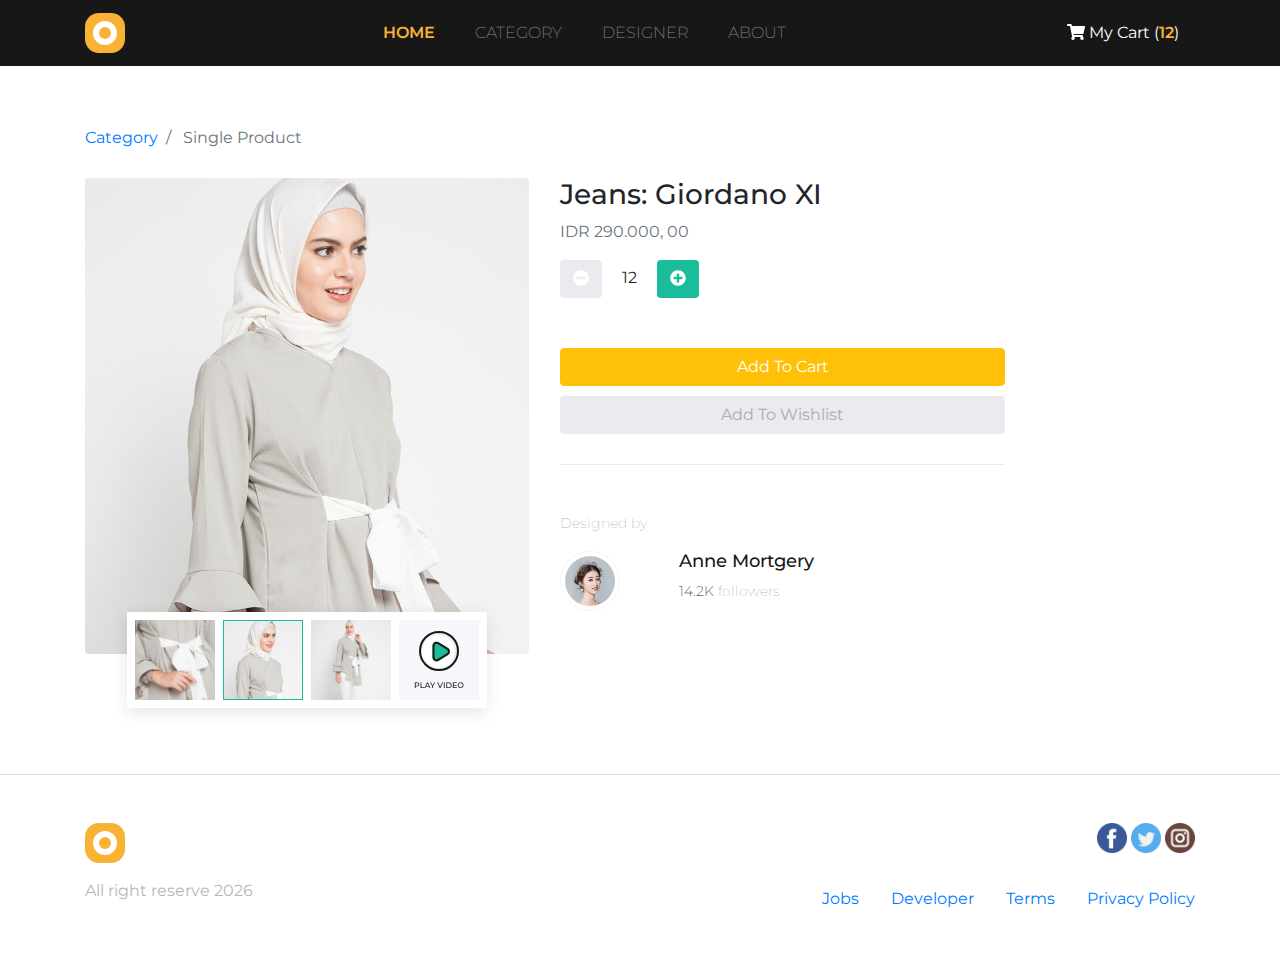
==== single.html @ dc23704d "single product" ====
<!DOCTYPE html>
<html lang="en">
  <head>
    <!-- Required meta tags -->
    <meta charset="utf-8" />
    <meta
      name="viewport"
      content="width=device-width, initial-scale=1"
    />

    <!-- Bootstrap CSS -->
    <link
      href="https://cdn.jsdelivr.net/npm/bootstrap@5.1.3/dist/css/bootstrap.min.css"
      rel="stylesheet"
      integrity="sha384-1BmE4kWBq78iYhFldvKuhfTAU6auU8tT94WrHftjDbrCEXSU1oBoqyl2QvZ6jIW3"
      crossorigin="anonymous"
    />

    <link
      rel="stylesheet"
      href="css/bootstrap.css"
    />

    <!-- Font Awesome -->
    <link
      rel="stylesheet"
      href="css/all.css"
    />

    <!-- Google Font -->
    <link
      href="https://fonts.googleapis.com/css?family=Lora:400,700|Montserrat:200,400,600&display=swap"
      rel="stylesheet"
    />

    <!-- My CSS -->
    <link
      rel="stylesheet"
      href="css/style.css"
    />

    <title>Hefa Store</title>
  </head>

  <body>
    <nav class="navbar navbar-expand-lg navbar-dark bg-light">
      <div class="container">
        <a
          class="navbar-brand"
          href="#"
        >
          <img
            src="img/logo_small.png"
            alt="Store 1.0"
          />
        </a>
        <button
          class="navbar-toggler"
          type="button"
          data-toggle="collapse"
          data-target="#navbarNav"
          aria-controls="navbarNav"
          aria-expanded="false"
          aria-label="Toggle navigation"
        >
          <span class="navbar-toggler-icon"></span>
        </button>
        <div
          class="collapse navbar-collapse"
          id="navbarNav"
        >
          <ul class="navbar-nav text-uppercase mx-auto">
            <li class="nav-item">
              <a
                class="nav-link active"
                aria-current="page"
                href="#"
                >Home</a
              >
            </li>
            <li class="nav-item">
              <a
                class="nav-link"
                href="#"
                >Category</a
              >
            </li>
            <li class="nav-item">
              <a
                class="nav-link"
                href="#designer"
                >Designer</a
              >
            </li>
            <li class="nav-item">
              <a
                class="nav-link"
                href="#"
                >About</a
              >
            </li>
          </ul>
          <a
            href=""
            class="nav-link text-white"
            ><i class="fas fa-shopping-cart"></i> My Cart (<span>12</span>)</a
          >
        </div>
      </div>
    </nav>

    <!-- Breadcrumbs -->
    <div class="container mt-5">
      <nav>
        <ol class="breadcrumb bg-transparent pl-0">
          <li class="breadcrumb-item"><a href="#">Category</a></li>
          <li
            class="breadcrumb-item active"
            aira-current="page"
          >
            Single Product
          </li>
        </ol>
      </nav>
    </div>

    <section class="single-product">
      <div class="container">
        <div class="row">
          <div class="col-lg-5">
            <figure class="figure">
              <img
                src="img/single/1.png"
                class="figure-img img-fluid rounded"
                alt="..."
              />
              <figcaption class="figure-caption product-thumbnail-container d-flex justify-content-between">
                <a href=""
                  ><img
                    src="img/single/thumbnail/1.png"
                    alt=""
                /></a>
                <a href=""
                  ><img
                    src="img/single/thumbnail/2.png"
                    alt=""
                /></a>
                <a href=""
                  ><img
                    src="img/single/thumbnail/3.png"
                    alt=""
                /></a>
                <a href=""
                  ><img
                    src="img/single/thumbnail/4.png"
                    alt=""
                /></a>
              </figcaption>
            </figure>
          </div>
          <div class="col-lg-5">
            <h3>Jeans: Giordano XI</h3>
            <p class="text-muted">IDR 290.000, 00</p>
            <button
              type="button"
              class="btn"
              style="background-color: #eaeaef; color: white"
            >
              <i class="fas fa-minus-circle"></i>
            </button>
            <span class="mx-3">12</span>
            <button
              type="button"
              class="btn"
              style="background-color: #1abc9c; color: white"
            >
              <i class="fas fa-plus-circle"></i>
            </button>
            <div class="btn-product">
              <a
                href=""
                class="btn btn-warning text-white"
                >Add To Cart</a
              >
              <a
                href=""
                class="btn"
                style="background-color: #eaeaef; color: #adadad"
                >Add To Wishlist</a
              >
            </div>

            <div class="designed-by">
              <h5>Designed by</h5>
              <div class="row">
                <div class="col-3">
                  <img src="img/single/2.png" />
                </div>
                <div class="col">
                  <h4>Anne Mortgery</h4>
                  <p>14.2K <span>followers</span></p>
                </div>
              </div>
            </div>
          </div>
        </div>
      </div>
    </section>

    <footer class="border-top p-5">
      <div class="container">
        <div class="row justify-content-between">
          <div class="col-1">
            <a href="">
              <img
                src="img/logo_small.png"
                alt=""
              />
            </a>
          </div>
          <div class="col-4 text-right">
            <a href="">
              <img
                src="img/social/fb.png"
                alt=""
              />
            </a>
            <a href="">
              <img
                src="img/social/twitter.png"
                alt=""
              />
            </a>
            <a href="">
              <img
                src="img/social/ig.png"
                alt=""
              />
            </a>
          </div>
        </div>
        <div class="row mt-3 justify-content-between">
          <div class="col-5">
            <p>
              All right reserve
              <script>
                document.write(new Date().getFullYear());
              </script>
            </p>
          </div>
          <div class="col-5">
            <nav class="nav justify-content-end">
              <a
                class="nav-link active"
                href="#"
                >Jobs</a
              >
              <a
                class="nav-link"
                href="#"
                >Developer</a
              >
              <a
                class="nav-link"
                href="#"
                >Terms</a
              >
              <a
                class="nav-link pr-0"
                href="#"
                >Privacy Policy</a
              >
            </nav>
          </div>
        </div>
      </div>
    </footer>
    <!-- End Footer -->
    <!-- Optional JavaScript -->
    <!-- jQuery first, then Popper.js, then Bootstrap JS -->
    <script src="js/jquery-3.4.1.min.js"></script>
    <script src="js/popper.min.js"></script>
    <script src="js/bootstrap.js"></script>
    <script src="js/all.js"></script>
  </body>
</html>
---- css/style.css ----
* {
  font-family: 'Montserrat';
}

.navbar {
  background-color: #171717 !important;
}

.nav-item {
  margin-right: 24px;
  font-weight: 200;
}

.nav-item a.active {
  color: #f9b234 !important;
  font-weight: 600;
}

.nav-link span {
  color: #f9b234;
  font-weight: 600;
}

.carousel {
  height: 450px;
  background-color: #171717;
  color: white;
}

.carousel h1 {
  font-family: 'Lora';
}

.carousel p {
  font-weight: 200;
}

.features h3,
.designers h3 {
  font-family: 'Lora';
  font-weight: 700;
  color: #1b2690;
}

.features p,
.designers p,
footer p {
  color: #b7b7b7;
}

figure h5 {
  color: #171717;
  font-weight: 400;
}

.figure-img {
  position: relative;
}

.figure-img a {
  position: absolute;
  top: 0;
  left: 0;
  right: 0;
  bottom: 8px;
  background-color: rgba(0, 0, 0, 0.7);
  opacity: 0;
  transition: opacity 0.3s;
}

.figure:hover a {
  opacity: 1;
}

.product-thumbnail-container {
  background-color: white;
  box-shadow: 0px 4px 15px rgba(0, 0, 0, 0.1);
  width: 360px;
  padding: 8px;
  margin: auto;
  transform: translateY(-50px);
}

.product-thumbnail-container a:hover {
  text-decoration: none;
}

.btn-product {
  margin: 50px 0;
  padding-bottom: 20px;
  border-bottom: 1px solid #eaeaef;
}

.btn-product .btn {
  display: block;
  margin: 10px 0;
}

.designed-by h5 {
  font-size: 14px;
  font-weight: 200;
  color: #b7b7b7;
  margin-bottom: 20px;
}

.designed-by h4 {
  font-size: 18px;
  color: #171717;
}

.designed-by p {
  font-size: 14px;
  font-weight: 200;
  color: #171717;
}

.designed-by p span {
  color: #b7b7b7;
}
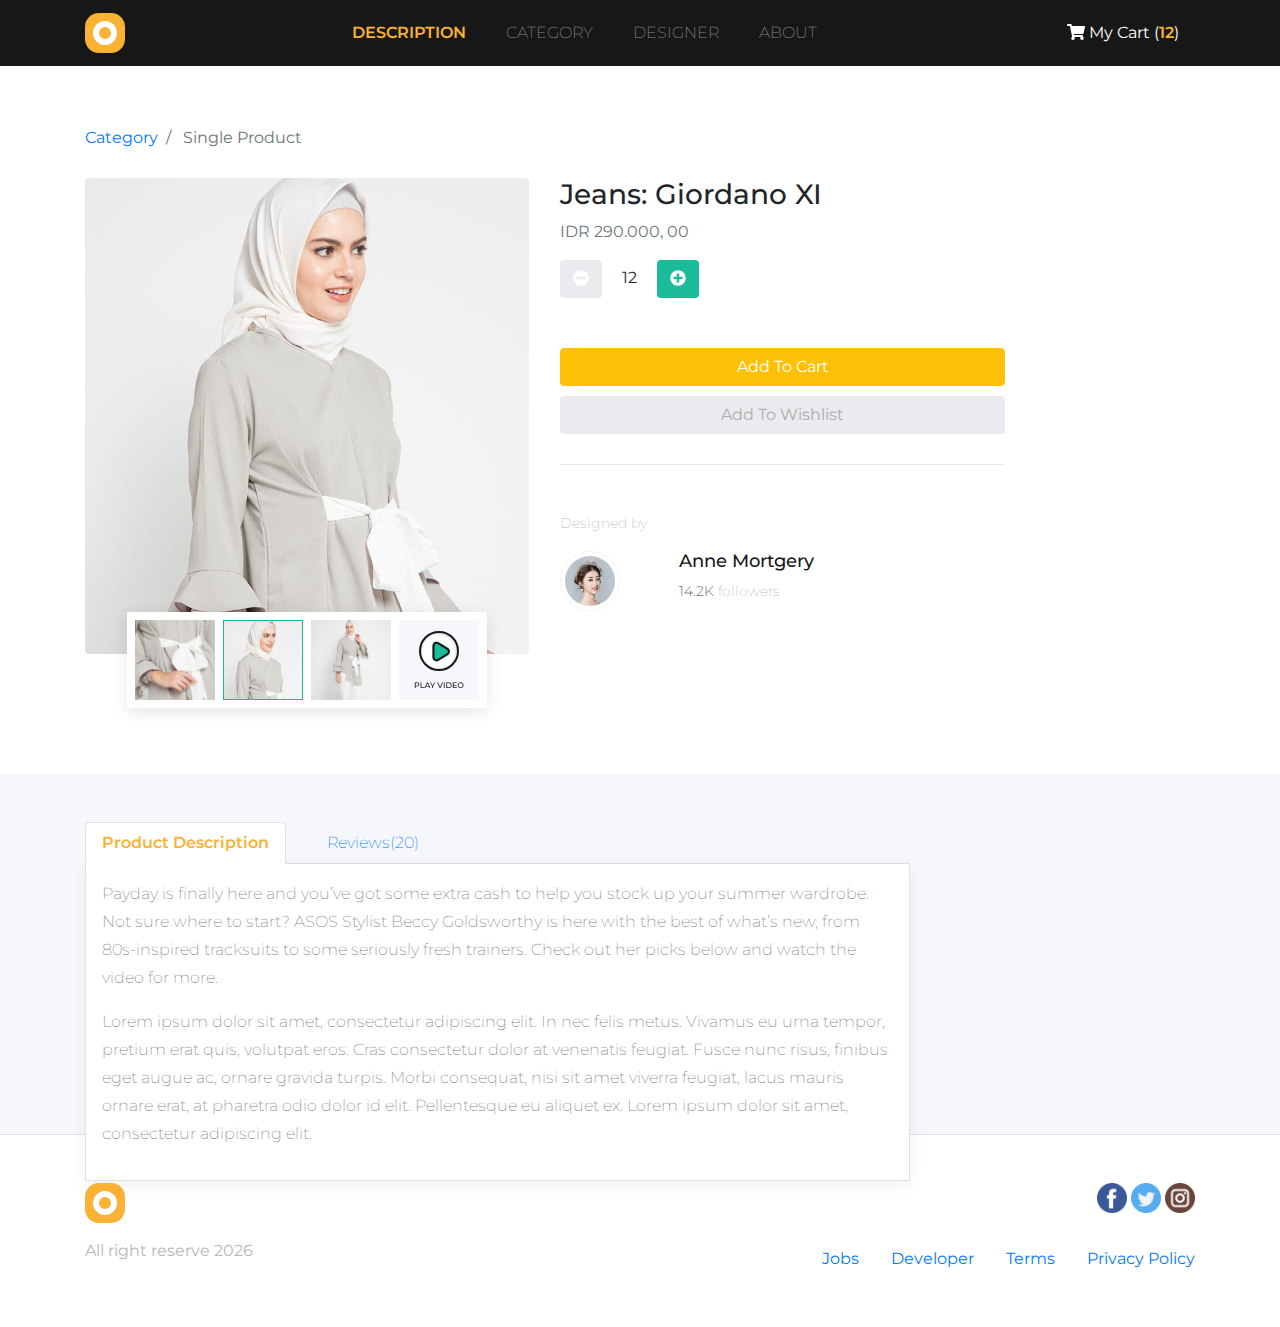
==== commit 80c9f2c2: "product review and desc" ====
--- a/single.html
+++ b/single.html
@@ -75,7 +75,7 @@
                 class="nav-link active"
                 aria-current="page"
                 href="#"
-                >Home</a
+                >description</a
               >
             </li>
             <li class="nav-item">
@@ -207,6 +207,147 @@
       </div>
     </section>
 
+    <section
+      class="product-description p-5"
+      style="background-color: #f6f7fb"
+    >
+      <div class="container">
+        <div class="row">
+          <div class="col-lg-9">
+            <ul
+              class="nav nav-tabs"
+              id="myTab"
+              role="tablist"
+            >
+              <li class="nav-item">
+                <a
+                  class="nav-link active"
+                  id="description-tab"
+                  data-toggle="tab"
+                  href="#description"
+                  role="tab"
+                  aria-controls="description"
+                  aria-selected="true"
+                  >Product Description</a
+                >
+              </li>
+              <li class="nav-item">
+                <a
+                  class="nav-link"
+                  id="review-tab"
+                  data-toggle="tab"
+                  href="#review"
+                  role="tab"
+                  aria-controls="review"
+                  aria-selected="false"
+                  >Reviews(20)</a
+                >
+              </li>
+            </ul>
+            <div
+              class="tab-content"
+              id="myTabContent"
+            >
+              <div
+                class="tab-pane fade show active p-3 description-product"
+                id="description"
+                role="tabpanel"
+                aria-labelledby="description-tab"
+              >
+                <p>
+                  Payday is finally here and you’ve got some extra cash to help you stock up your summer wardrobe. Not sure where to start? ASOS Stylist Beccy Goldsworthy is here with the best of what’s new, from 80s-inspired tracksuits to
+                  some seriously fresh trainers. Check out her picks below and watch the video for more.
+                </p>
+                <p>
+                  Lorem ipsum dolor sit amet, consectetur adipiscing elit. In nec felis metus. Vivamus eu urna tempor, pretium erat quis, volutpat eros. Cras consectetur dolor at venenatis feugiat. Fusce nunc risus, finibus eget augue ac,
+                  ornare gravida turpis. Morbi consequat, nisi sit amet viverra feugiat, lacus mauris ornare erat, at pharetra odio dolor id elit. Pellentesque eu aliquet ex. Lorem ipsum dolor sit amet, consectetur adipiscing elit.
+                </p>
+              </div>
+              <div
+                class="tab-pane fade product-review p-3"
+                id="review"
+                role="tabpanel"
+                aria-labelledby="review-tab"
+              >
+                <div class="row">
+                  <div class="col-1">
+                    <img
+                      src="img/single/review/1.png"
+                      alt=""
+                    />
+                  </div>
+                  <div class="col">
+                    <h5>Joe Mackenzie</h5>
+                    <p>produknya bagus dan nyaman dan lembut</p>
+                  </div>
+                </div>
+                <div class="row">
+                  <div class="col-1">
+                    <img
+                      src="img/single/review/2.png"
+                      alt=""
+                    />
+                  </div>
+                  <div class="col">
+                    <h5>Brian Smith</h5>
+                    <p>anjay keren banget bahannya wkwkw</p>
+                  </div>
+                </div>
+                <div class="row">
+                  <div class="col-1">
+                    <img
+                      src="img/single/review/1.png"
+                      alt=""
+                    />
+                  </div>
+                  <div class="col">
+                    <h5>Joe Mackenzie</h5>
+                    <p>produknya bagus dan nyaman dan lembut</p>
+                  </div>
+                </div>
+                <div class="row">
+                  <div class="col-1">
+                    <img
+                      src="img/single/review/1.png"
+                      alt=""
+                    />
+                  </div>
+                  <div class="col">
+                    <h5>Joe Mackenzie</h5>
+                    <p>produknya bagus dan nyaman dan lembut</p>
+                  </div>
+                </div>
+                <div class="row">
+                  <div class="col-1">
+                    <img
+                      src="img/single/review/2.png"
+                      alt=""
+                    />
+                  </div>
+                  <div class="col">
+                    <h5>Brian Smith</h5>
+                    <p>anjay keren banget bahannya wkwkw</p>
+                  </div>
+                </div>
+                <div class="row">
+                  <div class="col-1">
+                    <img
+                      src="img/single/review/1.png"
+                      alt=""
+                    />
+                  </div>
+                  <div class="col">
+                    <h5>Joe Mackenzie</h5>
+                    <p>produknya bagus dan nyaman dan lembut</p>
+                  </div>
+                </div>
+              </div>
+            </div>
+          </div>
+        </div>
+      </div>
+    </section>
+
     <footer class="border-top p-5">
       <div class="container">
         <div class="row justify-content-between">
--- a/css/style.css
+++ b/css/style.css
@@ -1,4 +1,4 @@
-* {
+body {
   font-family: 'Montserrat';
 }
 
@@ -117,3 +117,37 @@
 .designed-by p span {
   color: #b7b7b7;
 }
+
+.product-description {
+  background-color: #f6f7fb;
+  height: 360px;
+}
+
+.product-description .tab-content {
+  background-color: white;
+  border: 1px solid #dee2e6;
+  border-top: 0;
+  box-shadow: 0 4px 15px rgba(0, 0, 0, 0.06);
+}
+
+.tab-content p {
+  color: #868686;
+  font-weight: 200;
+  line-height: 28px;
+  font-size: 16px;
+}
+
+.product-review h5 {
+  font-size: 18px;
+  margin-bottom: 0;
+  margin-top: 10px;
+}
+
+.product-review p {
+  font-size: 14px !important;
+}
+
+.product-review {
+  height: 350px;
+  overflow: scroll;
+}
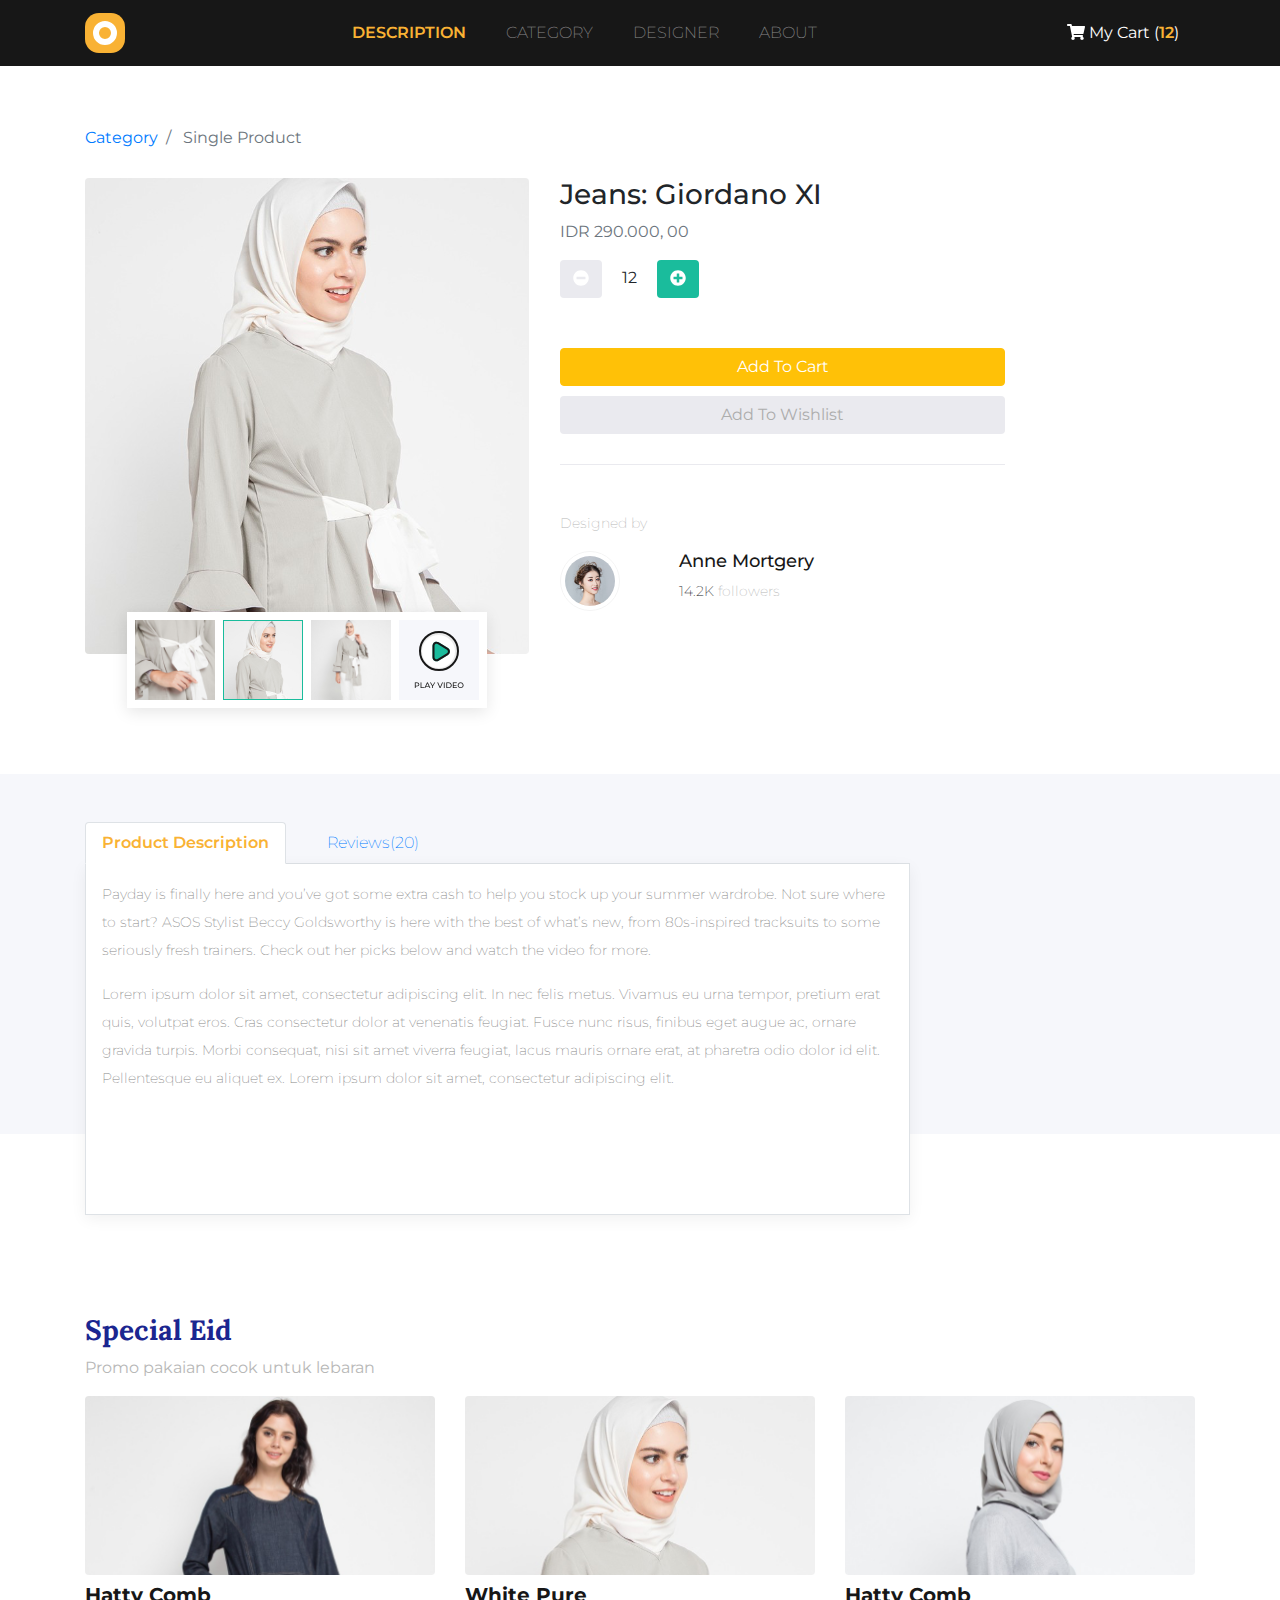
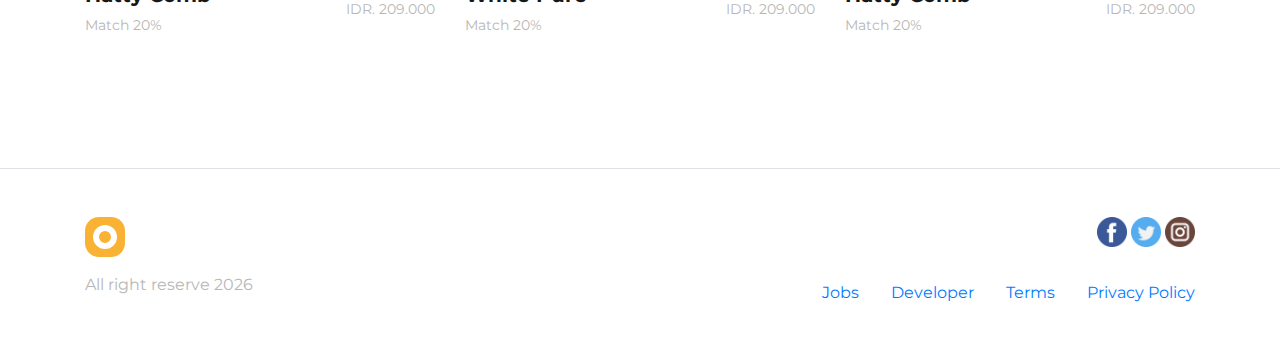
==== commit 2a5aabfa: "similar products" ====
--- a/single.html
+++ b/single.html
@@ -249,7 +249,7 @@
               id="myTabContent"
             >
               <div
-                class="tab-pane fade show active p-3 description-product"
+                class="tab-pane fade show active p-3 product-review"
                 id="description"
                 role="tabpanel"
                 aria-labelledby="description-tab"
@@ -270,7 +270,7 @@
                 aria-labelledby="review-tab"
               >
                 <div class="row">
-                  <div class="col-1">
+                  <div class="col-1 d-none d-md-block">
                     <img
                       src="img/single/review/1.png"
                       alt=""
@@ -282,7 +282,7 @@
                   </div>
                 </div>
                 <div class="row">
-                  <div class="col-1">
+                  <div class="col-1 d-none d-md-block">
                     <img
                       src="img/single/review/2.png"
                       alt=""
@@ -294,7 +294,7 @@
                   </div>
                 </div>
                 <div class="row">
-                  <div class="col-1">
+                  <div class="col-1 d-none d-md-block">
                     <img
                       src="img/single/review/1.png"
                       alt=""
@@ -306,7 +306,7 @@
                   </div>
                 </div>
                 <div class="row">
-                  <div class="col-1">
+                  <div class="col-1 d-none d-md-block">
                     <img
                       src="img/single/review/1.png"
                       alt=""
@@ -318,7 +318,7 @@
                   </div>
                 </div>
                 <div class="row">
-                  <div class="col-1">
+                  <div class="col-1 d-none d-md-block">
                     <img
                       src="img/single/review/2.png"
                       alt=""
@@ -330,7 +330,7 @@
                   </div>
                 </div>
                 <div class="row">
-                  <div class="col-1">
+                  <div class="col-1 d-none d-md-block">
                     <img
                       src="img/single/review/1.png"
                       alt=""
@@ -343,6 +343,79 @@
                 </div>
               </div>
             </div>
+          </div>
+        </div>
+      </div>
+    </section>
+
+    <section class="similar-product">
+      <div class="container">
+        <div class="row">
+          <div class="col">
+            <h3>Special Eid</h3>
+            <p>Promo pakaian cocok untuk lebaran</p>
+          </div>
+        </div>
+        <div class="row">
+          <div class="col-sm-4">
+            <figure class="figure">
+              <img
+                src="img/single/similar/1.png"
+                class="figure-img img-fluid rounded"
+                alt="..."
+              />
+              <figcaption class="figure-caption">
+                <div class="row">
+                  <div class="col">
+                    <h5>Hatty Comb</h5>
+                    <p>Match 20%</p>
+                  </div>
+                  <div class="col d-flex align-items-center justify-content-end">
+                    <p>IDR. 209.000</p>
+                  </div>
+                </div>
+              </figcaption>
+            </figure>
+          </div>
+          <div class="col-sm-4">
+            <figure class="figure">
+              <img
+                src="img/single/similar/2.png"
+                class="figure-img img-fluid rounded"
+                alt="..."
+              />
+              <figcaption class="figure-caption">
+                <div class="row">
+                  <div class="col">
+                    <h5>White Pure</h5>
+                    <p>Match 20%</p>
+                  </div>
+                  <div class="col d-flex align-items-center justify-content-end">
+                    <p>IDR. 209.000</p>
+                  </div>
+                </div>
+              </figcaption>
+            </figure>
+          </div>
+          <div class="col-sm-4">
+            <figure class="figure">
+              <img
+                src="img/single/similar/3.png"
+                class="figure-img img-fluid rounded"
+                alt="..."
+              />
+              <figcaption class="figure-caption">
+                <div class="row">
+                  <div class="col">
+                    <h5>Hatty Comb</h5>
+                    <p>Match 20%</p>
+                  </div>
+                  <div class="col d-flex align-items-center justify-content-end">
+                    <p>IDR. 209.000</p>
+                  </div>
+                </div>
+              </figcaption>
+            </figure>
           </div>
         </div>
       </div>
--- a/css/style.css
+++ b/css/style.css
@@ -36,7 +36,8 @@
 }
 
 .features h3,
-.designers h3 {
+.designers h3,
+.similar-product h3 {
   font-family: 'Lora';
   font-weight: 700;
   color: #1b2690;
@@ -44,6 +45,7 @@
 
 .features p,
 .designers p,
+.similar-product p,
 footer p {
   color: #b7b7b7;
 }
@@ -151,3 +153,12 @@
   height: 350px;
   overflow: scroll;
 }
+
+.similar-product {
+  margin-top: 180px;
+  margin-bottom: 100px;
+}
+
+.similar-product .figure-caption h5 {
+  font-weight: 700;
+}
